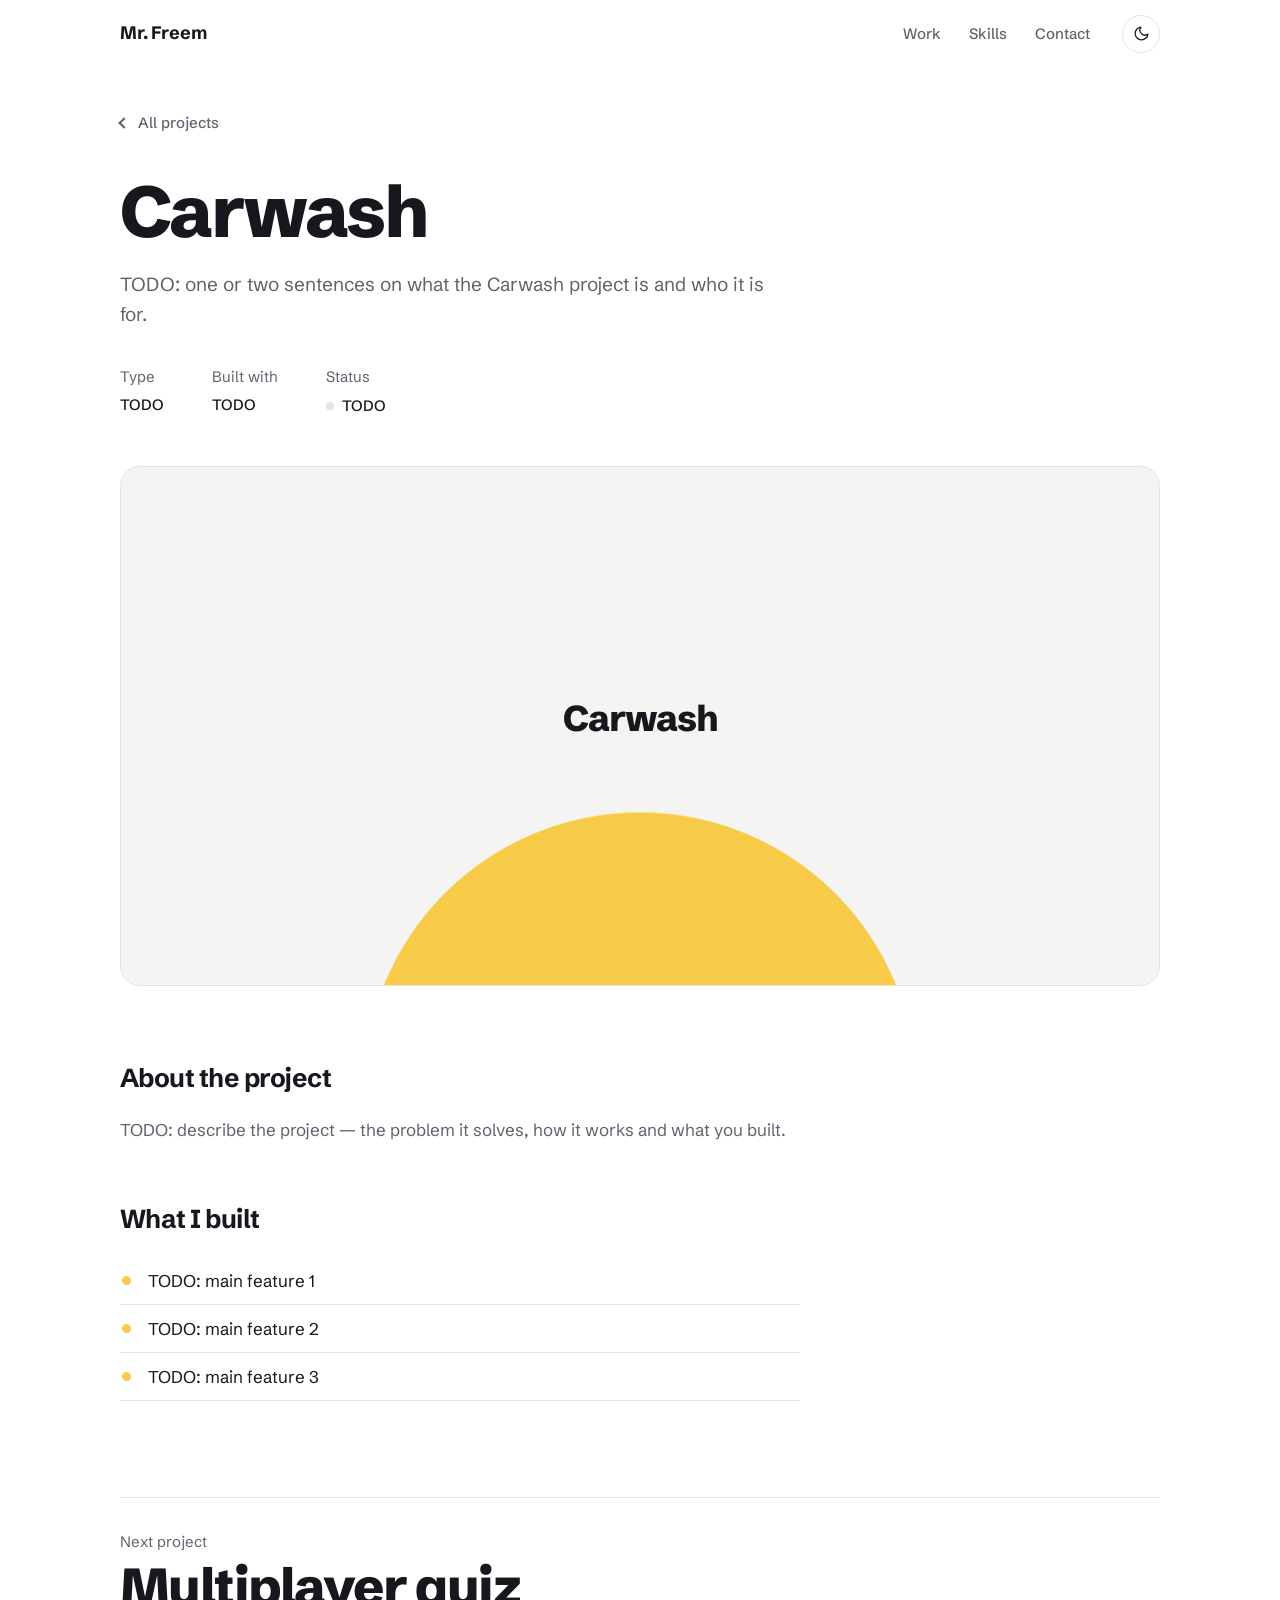
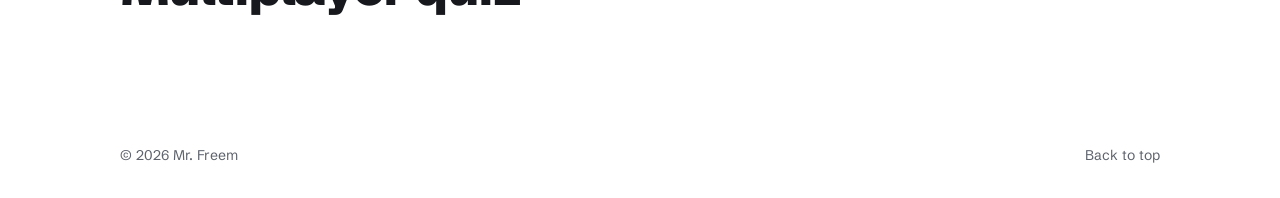
==== projects/carwash.html @ fe9f0f6e "Projects as clickable cards with a detail page each; add Carwash Co-Authored-By: Claude Opus 5.5 <no" ====
<!DOCTYPE html>
<html lang="en">
<head>
  <meta charset="UTF-8" />
  <meta name="viewport" content="width=device-width, initial-scale=1.0" />
  <title>Carwash — Mr. Freem</title>
  <meta name="description" content="TODO: one or two sentences on what the Carwash project is and who it is for." />
  <meta name="theme-color" content="#ffffff" />
  <meta property="og:type" content="article" />
  <meta property="og:title" content="Carwash — Mr. Freem" />
  <meta property="og:description" content="TODO: one or two sentences on what the Carwash project is and who it is for." />
  <link rel="icon" href="data:image/svg+xml,<svg xmlns='http://www.w3.org/2000/svg' viewBox='0 0 64 64'><circle cx='32' cy='32' r='32' fill='%23F7CB48'/><text x='50%' y='56%' dominant-baseline='middle' text-anchor='middle' font-family='Arial' font-weight='700' font-size='34' fill='%2316181d'>F</text></svg>" />
  <script>
    (function () {
      try {
        var saved = localStorage.getItem("theme");
        if (saved === "dark" || (!saved && matchMedia("(prefers-color-scheme: dark)").matches)) {
          document.documentElement.classList.add("dark");
        }
      } catch (e) {}
    })();
  </script>
  <link rel="preconnect" href="https://fonts.googleapis.com" />
  <link rel="preconnect" href="https://fonts.gstatic.com" crossorigin />
  <link href="https://fonts.googleapis.com/css2?family=Schibsted+Grotesk:wght@400;500;600;700;800&display=swap" rel="stylesheet" />
  <link rel="stylesheet" href="../css/style.css" />
</head>
<body>

<a class="skip-link" href="#main">Skip to content</a>

<header class="site-header">
  <div class="container header-inner">
    <a class="brand" href="../index.html">Mr. Freem</a>
    <nav class="nav" aria-label="Main navigation">
      <a href="../index.html#work">Work</a>
      <a href="../index.html#skills">Skills</a>
      <a href="../index.html#contact">Contact</a>
    </nav>
    <button type="button" class="theme-btn" id="themeToggle" aria-label="Switch to dark mode" aria-pressed="false">
      <svg class="icon-moon" viewBox="0 0 24 24" aria-hidden="true"><path d="M21 12.8A9 9 0 1 1 11.2 3a7 7 0 0 0 9.8 9.8z"/></svg>
      <svg class="icon-sun" viewBox="0 0 24 24" aria-hidden="true"><circle cx="12" cy="12" r="4.5"/><path d="M12 1.5v3M12 19.5v3M4.6 4.6l2.1 2.1M17.3 17.3l2.1 2.1M1.5 12h3M19.5 12h3M4.6 19.4l2.1-2.1M17.3 6.7l2.1-2.1"/></svg>
    </button>
  </div>
</header>

<!-- TODO: every line marked TODO below needs your real Carwash content -->
<main id="main" class="case container">

  <a class="back-link" href="../index.html#work">All projects</a>

  <header class="case-header">
    <h1>Carwash</h1>
    <p class="lede">TODO: one or two sentences on what the Carwash project is and who it is for.</p>

    <dl class="case-meta">
      <div><dt>Type</dt><dd>TODO</dd></div>
      <div><dt>Built with</dt><dd>TODO</dd></div>
      <div><dt>Status</dt><dd><span class="status">TODO</span></dd></div>
    </dl>

  </header>

  <!-- Screenshot: images/projects/carwash.jpg (a placeholder shows until it exists) -->
  <div class="cover cover-large" data-label="Carwash">
    <img src="../images/projects/carwash.jpg" alt="Screenshot of Carwash" />
  </div>

  <div class="case-body">
      <section class="case-section">
        <h2>About the project</h2>
        <p>TODO: describe the project — the problem it solves, how it works and what you built.</p>
      </section>

      <section class="case-section">
        <h2>What I built</h2>
        <ul class="checklist">
          <li>TODO: main feature 1</li>
          <li>TODO: main feature 2</li>
          <li>TODO: main feature 3</li>
        </ul>
      </section>
  </div>

  <a class="next-project" href="quiz.html">
    <span>Next project</span>
    <strong>Multiplayer quiz</strong>
  </a>

</main>

<footer class="site-footer">
  <div class="container footer-inner">
    <p>© <span id="year"></span> Mr. Freem</p>
    <a href="#main">Back to top</a>
  </div>
</footer>

<script src="../js/main.js"></script>
</body>
</html>
---- css/style.css ----
/* =========================================================
   Mr. Freem — portfolio
   Minimal light design, yellow kept as the one brand accent.
   ========================================================= */

:root {
  --paper: #ffffff;
  --surface: #f4f5f3;
  --ink: #16181d;
  --muted: #5d626c;
  --line: #e3e5e1;
  --yellow: #f7cb48;
  --yellow-ink: #6b5200; /* readable text on light backgrounds */

  --font: "Schibsted Grotesk", system-ui, -apple-system, "Segoe UI", Roboto, Arial, sans-serif;

  --max: 1120px;
  --gutter: clamp(20px, 5vw, 40px);
  --header-h: 68px;
}

.dark {
  --paper: #121316;
  --surface: #1a1c20;
  --ink: #eceae4;
  --muted: #9b9fa8;
  --line: #2a2d33;
  --yellow-ink: #f7cb48;
  color-scheme: dark;
}

*,
*::before,
*::after {
  box-sizing: border-box;
}

* {
  margin: 0;
}

html {
  scroll-behavior: smooth;
  scroll-padding-top: var(--header-h);
}

body {
  font-family: var(--font);
  font-size: 17px;
  line-height: 1.6;
  color: var(--ink);
  background: var(--paper);
  -webkit-font-smoothing: antialiased;
  text-rendering: optimizeLegibility;
}

img,
svg {
  display: block;
  max-width: 100%;
}

a {
  color: inherit;
}

ul,
ol {
  padding: 0;
  list-style: none;
}

.container {
  width: 100%;
  max-width: var(--max);
  margin-inline: auto;
  padding-inline: var(--gutter);
}

:focus-visible {
  outline: 2px solid var(--ink);
  outline-offset: 3px;
  border-radius: 4px;
}

.skip-link {
  position: absolute;
  left: 16px;
  top: -60px;
  z-index: 100;
  padding: 10px 16px;
  background: var(--ink);
  color: var(--paper);
  border-radius: 8px;
  text-decoration: none;
}

.skip-link:focus {
  top: 12px;
}

/* ================= HEADER ================= */

.site-header {
  position: sticky;
  top: 0;
  z-index: 50;
  height: var(--header-h);
  background: color-mix(in srgb, var(--paper) 85%, transparent);
  backdrop-filter: saturate(160%) blur(12px);
  -webkit-backdrop-filter: saturate(160%) blur(12px);
  border-bottom: 1px solid transparent;
  transition: border-color 0.2s ease;
}

.site-header.is-scrolled {
  border-bottom-color: var(--line);
}

.header-inner {
  height: 100%;
  display: flex;
  align-items: center;
  gap: 32px;
}

.brand {
  font-weight: 700;
  font-size: 18px;
  letter-spacing: -0.01em;
  text-decoration: none;
  margin-right: auto;
}

.nav {
  display: flex;
  gap: 28px;
}

.nav a {
  font-size: 15px;
  font-weight: 500;
  color: var(--muted);
  text-decoration: none;
  transition: color 0.15s ease;
}

.nav a:hover {
  color: var(--ink);
}

.theme-btn {
  width: 38px;
  height: 38px;
  display: grid;
  place-items: center;
  border: 1px solid var(--line);
  border-radius: 50%;
  background: transparent;
  color: var(--ink);
  cursor: pointer;
  transition: background 0.15s ease;
}

.theme-btn:hover {
  background: var(--surface);
}

.theme-btn svg {
  width: 17px;
  height: 17px;
  fill: none;
  stroke: currentColor;
  stroke-width: 1.8;
  stroke-linecap: round;
  stroke-linejoin: round;
}

.theme-btn .icon-sun,
.dark .theme-btn .icon-moon {
  display: none;
}

.dark .theme-btn .icon-sun {
  display: block;
}

/* ================= HERO ================= */

.hero {
  display: grid;
  grid-template-columns: minmax(0, 1.35fr) minmax(0, 1fr);
  align-items: center;
  gap: clamp(40px, 6vw, 96px);
  min-height: calc(100svh - var(--header-h));
  padding-block: 64px 96px;
}

.hello {
  font-size: 18px;
  font-weight: 500;
  color: var(--muted);
  margin-bottom: 16px;
}

.hero h1 {
  font-size: clamp(44px, 6.6vw, 84px);
  line-height: 1.02;
  letter-spacing: -0.035em;
  font-weight: 800;
  max-width: 11ch;
}

.lede {
  margin-top: 28px;
  max-width: 34em;
  font-size: 19px;
  color: var(--muted);
}

.hero-actions {
  display: flex;
  flex-wrap: wrap;
  gap: 12px;
  margin-top: 36px;
}

.btn {
  display: inline-flex;
  align-items: center;
  justify-content: center;
  height: 48px;
  padding: 0 22px;
  border-radius: 999px;
  font: inherit;
  font-size: 16px;
  font-weight: 600;
  text-decoration: none;
  cursor: pointer;
  transition: background 0.15s ease, color 0.15s ease, border-color 0.15s ease;
}

.btn-solid {
  background: var(--ink);
  color: var(--paper);
  border: 1px solid var(--ink);
}

.btn-solid:hover {
  background: var(--yellow);
  border-color: var(--yellow);
  color: #16181d;
}

.btn-ghost {
  background: transparent;
  color: var(--ink);
  border: 1px solid var(--line);
}

.btn-ghost:hover {
  border-color: var(--ink);
}

.socials {
  display: flex;
  flex-wrap: wrap;
  gap: 24px;
  margin-top: 40px;
}

.socials a {
  display: inline-flex;
  align-items: center;
  gap: 8px;
  font-size: 15px;
  font-weight: 500;
  color: var(--muted);
  text-decoration: none;
}

.socials a:hover {
  color: var(--ink);
}

.socials svg {
  width: 18px;
  height: 18px;
  fill: currentColor;
}

/* Portrait on a yellow disc — the one bold element of the page */
.hero-portrait {
  position: relative;
  aspect-ratio: 1;
  width: 100%;
  max-width: 440px;
  justify-self: end;
}

.disc {
  position: absolute;
  inset: 0;
  border-radius: 50%;
  background: var(--yellow);
  transform-origin: 50% 60%;
  animation: disc-in 0.9s cubic-bezier(0.2, 0.8, 0.2, 1) both;
}

.photo-clip {
  /* taller than the disc so the head can rise above it;
     the bottom is rounded to follow the disc exactly (130% tall -> 50/130 = 38.46%) */
  position: absolute;
  left: 0;
  right: 0;
  bottom: 0;
  height: 130%;
  overflow: hidden;
  border-radius: 0 0 50% 50% / 0 0 38.46% 38.46%;
}

.photo-clip img {
  position: absolute;
  left: 50%;
  bottom: 0;
  width: 64%;
  height: 100%;
  object-fit: cover;
  object-position: 50% 15%;
  transform: translateX(-50%);
  border-radius: 999px 999px 0 0;
  animation: photo-in 0.9s 0.15s cubic-bezier(0.2, 0.8, 0.2, 1) both;
}

@keyframes disc-in {
  from { transform: scale(0.6); opacity: 0; }
  to   { transform: scale(1); opacity: 1; }
}

@keyframes photo-in {
  from { transform: translate(-50%, 24px); opacity: 0; }
  to   { transform: translate(-50%, 0); opacity: 1; }
}

/* ================= SECTION TITLES ================= */

.work h2,
.skills h2 {
  font-size: clamp(28px, 3.4vw, 40px);
  line-height: 1.15;
  letter-spacing: -0.025em;
  font-weight: 700;
  margin-bottom: 40px;
}

/* ================= WORK (cards) ================= */

.work {
  padding-block: 96px;
}

.project-grid {
  display: grid;
  grid-template-columns: repeat(2, minmax(0, 1fr));
  gap: 56px 40px;
}

.project-card {
  display: block;
  text-decoration: none;
  color: inherit;
  border-radius: 20px;
}

.project-card:focus-visible {
  outline-offset: 8px;
}

.cover {
  position: relative;
  aspect-ratio: 16 / 10;
  overflow: hidden;
  border-radius: 20px;
  background: var(--surface);
  border: 1px solid var(--line);
}

.cover img {
  width: 100%;
  height: 100%;
  object-fit: cover;
  object-position: left top;
  transition: transform 0.5s cubic-bezier(0.2, 0.8, 0.2, 1);
}

.project-card:hover .cover img {
  transform: scale(1.03);
}

/* Placeholder until a real screenshot is added */
.cover.is-placeholder {
  display: grid;
  place-items: center;
  background:
    radial-gradient(circle at 50% 120%, var(--yellow) 0 34%, transparent 34.2%),
    var(--surface);
}

.cover.is-placeholder img {
  display: none;
}

.cover.is-placeholder::after {
  content: attr(data-label);
  font-size: clamp(24px, 3vw, 36px);
  font-weight: 800;
  letter-spacing: -0.03em;
  color: var(--ink);
  transform: translateY(-14%);
}

.project-card h3 {
  margin-top: 22px;
  font-size: 24px;
  line-height: 1.2;
  letter-spacing: -0.02em;
  font-weight: 700;
  background-image: linear-gradient(var(--yellow), var(--yellow));
  background-size: 0 2px;
  background-position: 0 100%;
  background-repeat: no-repeat;
  transition: background-size 0.3s ease;
}

.project-card h3 {
  display: inline-block;
}

.project-card:hover h3 {
  background-size: 100% 2px;
}

.project-card p {
  margin-top: 8px;
  color: var(--muted);
  max-width: 34em;
}

.tags {
  display: flex;
  flex-wrap: wrap;
  gap: 8px;
  margin-top: 16px;
}

.tags li {
  font-size: 13px;
  font-weight: 500;
  padding: 4px 12px;
  border: 1px solid var(--line);
  border-radius: 999px;
  color: var(--muted);
}

.status {
  display: inline-flex;
  align-items: center;
  gap: 8px;
}

.status::before {
  content: "";
  width: 8px;
  height: 8px;
  border-radius: 50%;
  background: var(--line);
  flex-shrink: 0;
}

.status-live::before {
  background: var(--yellow);
  box-shadow: 0 0 0 3px color-mix(in srgb, var(--yellow) 35%, transparent);
}

/* ================= PROJECT DETAIL PAGES ================= */

.case {
  padding-block: 40px 96px;
}

.back-link {
  display: inline-block;
  font-size: 15px;
  font-weight: 500;
  color: var(--muted);
  text-decoration: none;
}

.back-link::before {
  content: "";
  display: inline-block;
  width: 8px;
  height: 8px;
  margin-right: 10px;
  border-left: 2px solid currentColor;
  border-bottom: 2px solid currentColor;
  transform: translateY(-1px) rotate(45deg);
}

.back-link:hover {
  color: var(--ink);
}

.case-header {
  max-width: 760px;
  padding-block: 40px 48px;
}

.case-header h1 {
  font-size: clamp(42px, 6vw, 72px);
  line-height: 1.02;
  letter-spacing: -0.035em;
  font-weight: 800;
}

.case-header .lede {
  margin-top: 20px;
}

.case-meta {
  display: grid;
  grid-template-columns: repeat(3, auto);
  justify-content: start;
  gap: 16px 48px;
  margin-top: 36px;
  font-size: 15px;
}

.case-meta dt {
  color: var(--muted);
  margin-bottom: 4px;
}

.case-meta dd {
  margin: 0;
  font-weight: 500;
  max-width: 22em;
}

.case-actions {
  display: flex;
  flex-wrap: wrap;
  gap: 12px;
  margin-top: 36px;
}

.cover-large {
  aspect-ratio: 16 / 8;
}

.case-body {
  max-width: 680px;
  margin-top: 72px;
}

.case-section + .case-section {
  margin-top: 56px;
}

.case-section h2 {
  font-size: 26px;
  letter-spacing: -0.02em;
  font-weight: 700;
  margin-bottom: 16px;
}

.case-section p + p {
  margin-top: 14px;
}

.case-section p {
  color: var(--muted);
}

.checklist li {
  position: relative;
  padding: 10px 0 10px 28px;
  border-bottom: 1px solid var(--line);
}

.checklist li::before {
  content: "";
  position: absolute;
  left: 2px;
  top: 19px;
  width: 9px;
  height: 9px;
  border-radius: 50%;
  background: var(--yellow);
}

.next-project {
  display: flex;
  flex-direction: column;
  gap: 4px;
  margin-top: 96px;
  padding-top: 32px;
  border-top: 1px solid var(--line);
  text-decoration: none;
}

.next-project span {
  font-size: 15px;
  color: var(--muted);
}

.next-project strong {
  font-size: clamp(32px, 4.5vw, 52px);
  line-height: 1.1;
  letter-spacing: -0.03em;
  font-weight: 800;
  align-self: flex-start;
  background-image: linear-gradient(var(--yellow), var(--yellow));
  background-size: 0 4px;
  background-position: 0 100%;
  background-repeat: no-repeat;
  transition: background-size 0.3s ease;
}

.next-project:hover strong {
  background-size: 100% 4px;
}

/* ================= SKILLS ================= */

.skills {
  padding-block: 32px 112px;
}

.skill-columns {
  display: grid;
  grid-template-columns: repeat(3, minmax(0, 1fr));
  gap: 40px;
}

.skill-columns h3 {
  font-size: 18px;
  font-weight: 700;
  padding-bottom: 14px;
  margin-bottom: 14px;
  border-bottom: 2px solid var(--yellow);
}

.skill-columns li {
  padding-block: 6px;
  color: var(--muted);
}

/* ================= CONTACT ================= */

.contact {
  background: var(--surface);
  padding-block: 112px;
}

.contact-inner {
  display: grid;
  grid-template-columns: minmax(0, 1fr) minmax(0, 1fr);
  gap: clamp(40px, 6vw, 96px);
  align-items: start;
}

.contact h2 {
  font-size: clamp(36px, 4.6vw, 56px);
  line-height: 1.05;
  letter-spacing: -0.03em;
  font-weight: 800;
}

.contact-copy p {
  margin-top: 20px;
  max-width: 28em;
  color: var(--muted);
}

.contact-email {
  display: inline-block;
  margin-top: 28px;
  font-size: clamp(18px, 2vw, 22px);
  font-weight: 600;
  text-decoration: underline;
  text-decoration-thickness: 2px;
  text-underline-offset: 6px;
  text-decoration-color: var(--yellow);
  overflow-wrap: anywhere;
}

.contact-email:hover {
  text-decoration-color: currentColor;
}

.contact-form {
  display: grid;
  gap: 18px;
  padding: clamp(24px, 4vw, 36px);
  background: var(--paper);
  border: 1px solid var(--line);
  border-radius: 20px;
}

.field label {
  display: block;
  font-size: 14px;
  font-weight: 600;
  margin-bottom: 6px;
}

.optional {
  font-weight: 400;
  color: var(--muted);
}

.field input,
.field textarea {
  width: 100%;
  padding: 12px 14px;
  font: inherit;
  font-size: 16px;
  color: var(--ink);
  background: var(--paper);
  border: 1px solid var(--line);
  border-radius: 10px;
  transition: border-color 0.15s ease, box-shadow 0.15s ease;
}

.field textarea {
  resize: vertical;
  min-height: 130px;
}

.field input:focus,
.field textarea:focus {
  outline: none;
  border-color: var(--ink);
  box-shadow: 0 0 0 3px color-mix(in srgb, var(--yellow) 55%, transparent);
}

.contact-form .btn {
  width: 100%;
}

.contact-form .btn:disabled {
  opacity: 0.6;
  cursor: wait;
}

.form-status {
  font-size: 15px;
  min-height: 1.5em;
}

.form-status.success {
  color: #1f7a3a;
}

.form-status.error {
  color: #b42318;
}

.dark .form-status.success {
  color: #7ad69a;
}

.dark .form-status.error {
  color: #ff8f85;
}

/* ================= FOOTER ================= */

.site-footer {
  padding-block: 32px;
  font-size: 14px;
  color: var(--muted);
}

.footer-inner {
  display: flex;
  justify-content: space-between;
  gap: 16px;
}

.footer-inner a {
  text-decoration: none;
}

.footer-inner a:hover {
  color: var(--ink);
}

/* ================= RESPONSIVE ================= */

@media (max-width: 900px) {
  .case-meta {
    grid-template-columns: 1fr;
  }

  .skill-columns {
    grid-template-columns: 1fr 1fr;
  }

  .contact-inner {
    grid-template-columns: 1fr;
  }
}

@media (max-width: 720px) {
  body {
    font-size: 16px;
  }

  .nav {
    gap: 18px;
  }

  .hero {
    grid-template-columns: 1fr;
    min-height: 0;
    padding-block: 104px 72px;
    gap: 40px;
  }

  .hero-portrait {
    order: -1;
    justify-self: start;
    max-width: 240px;
  }

  .lede {
    font-size: 17px;
  }

  .work {
    padding-block: 64px;
  }

  .project-grid {
    grid-template-columns: 1fr;
    gap: 48px;
  }

  .project-card h3 {
    font-size: 22px;
  }

  .cover-large {
    aspect-ratio: 16 / 10;
  }

  .case-header {
    padding-block: 28px 36px;
  }

  .skills {
    padding-block: 16px 80px;
  }

  .skill-columns {
    grid-template-columns: 1fr;
    gap: 32px;
  }

  .contact {
    padding-block: 80px;
  }
}

@media (max-width: 420px) {
  .brand {
    font-size: 16px;
  }

  .nav {
    gap: 14px;
  }

  .nav a {
    font-size: 14px;
  }

  .header-inner {
    gap: 14px;
  }
}

@media (prefers-reduced-motion: reduce) {
  html {
    scroll-behavior: auto;
  }

  *,
  *::before,
  *::after {
    animation: none !important;
    transition: none !important;
  }
}
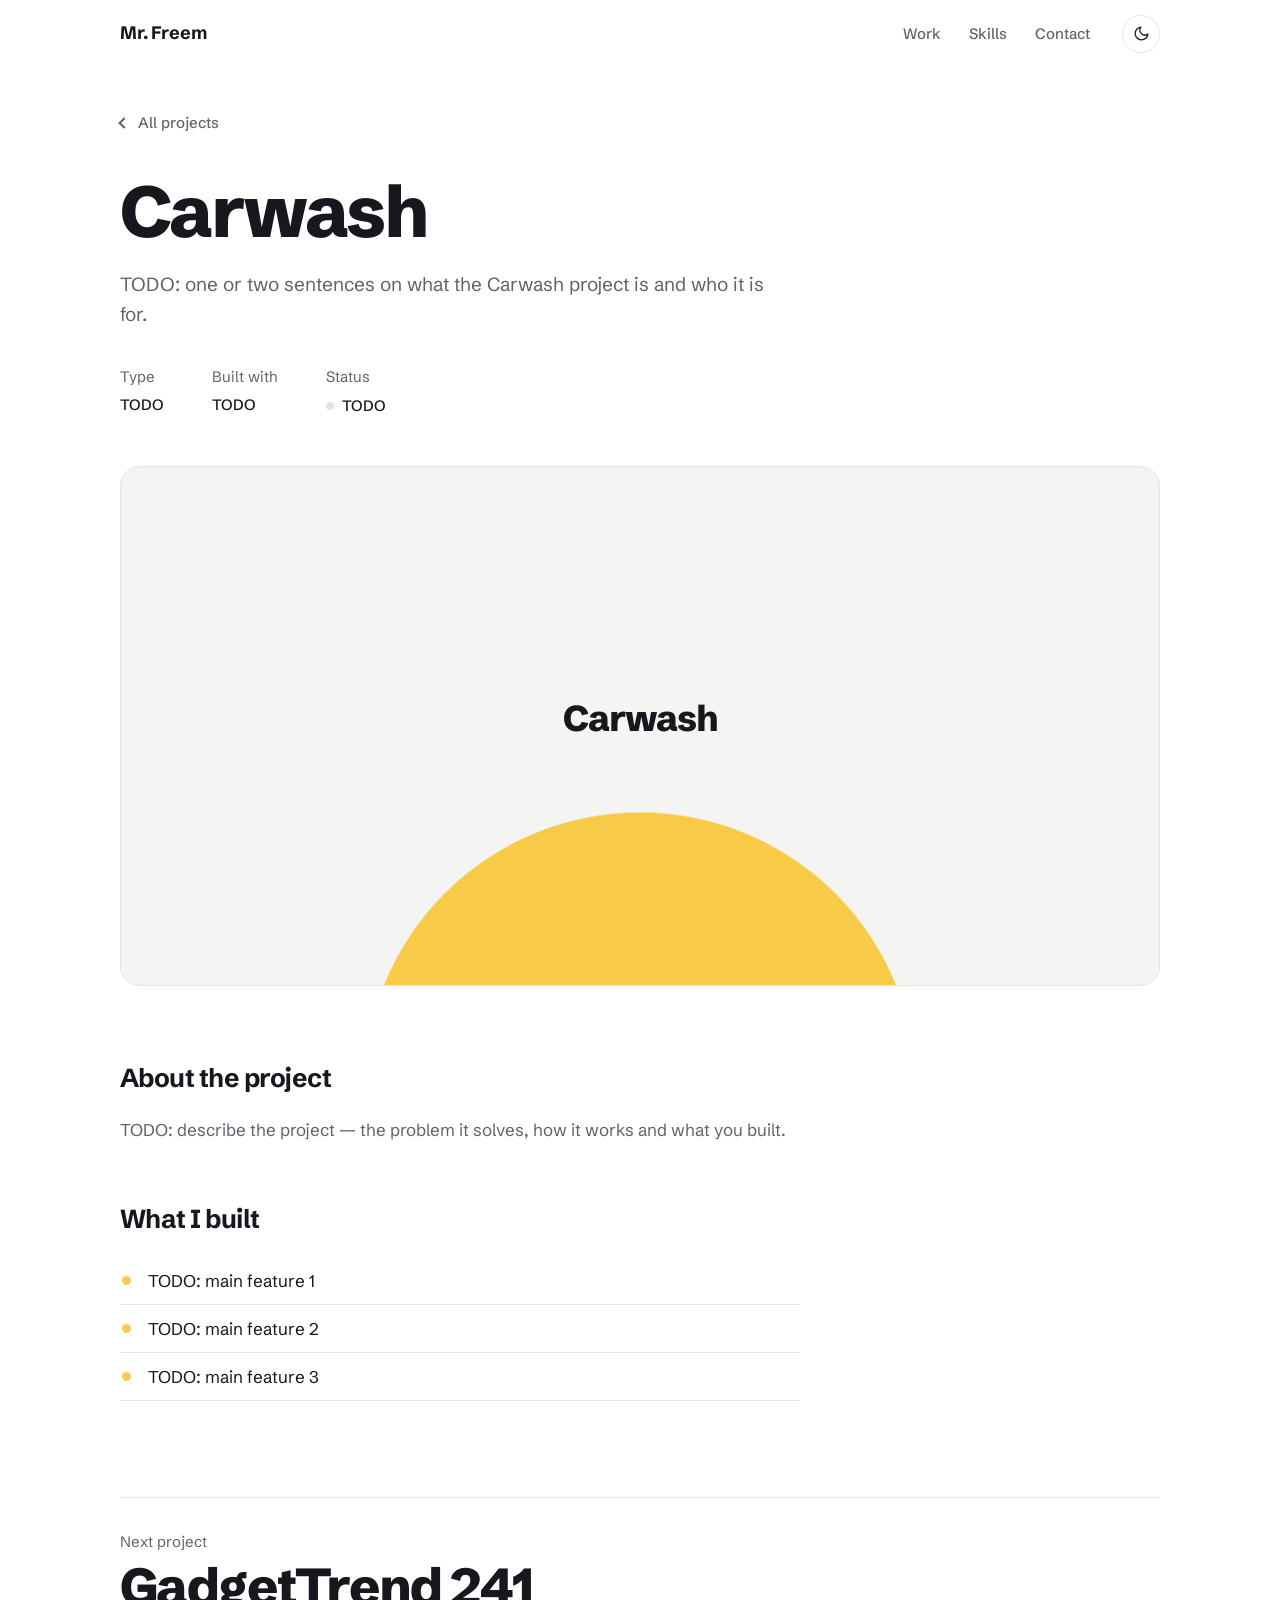
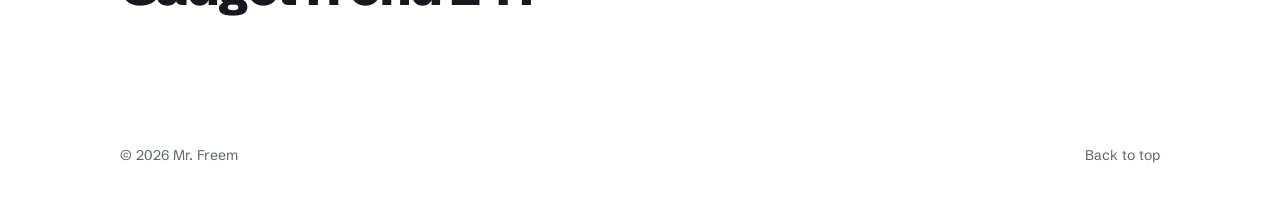
==== commit 4a04f7eb: "Hide Carwash project until its content is ready Co-Authored-By: Claude Opus 5.5 <noreply@anthropic.c" ====
--- a/projects/carwash.html
+++ b/projects/carwash.html
@@ -82,9 +82,9 @@
       </section>
   </div>
 
-  <a class="next-project" href="quiz.html">
+  <a class="next-project" href="gagdettrend241.html">
     <span>Next project</span>
-    <strong>Multiplayer quiz</strong>
+    <strong>GadgetTrend 241</strong>
   </a>
 
 </main>
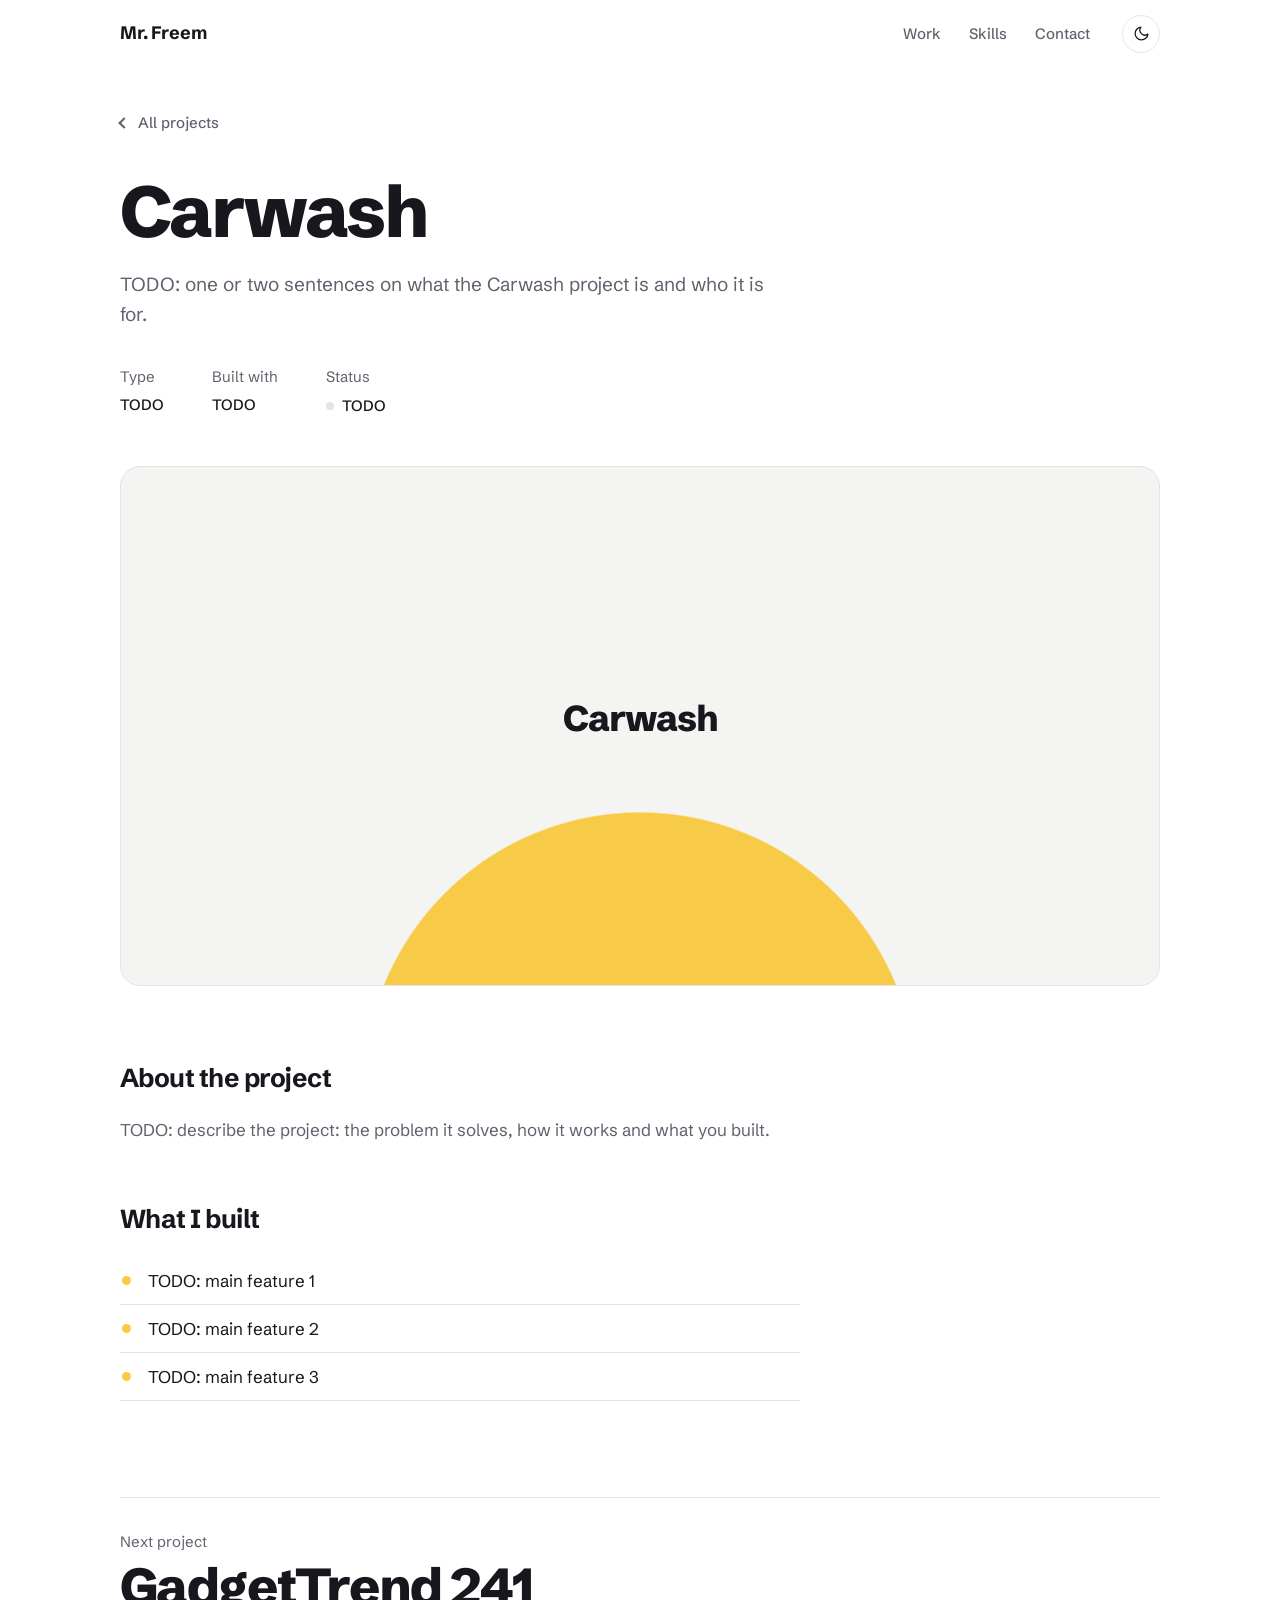
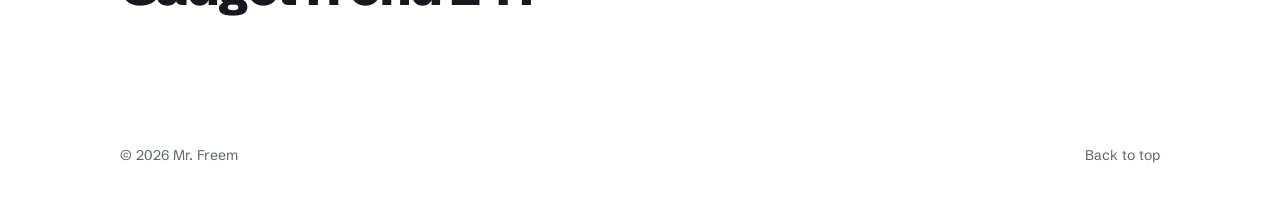
==== commit 1c0e2bdb: "Remove em dashes from site text Co-Authored-By: Claude Opus 5.5 <noreply@anthropic.com> Claude-Sessi" ====
--- a/projects/carwash.html
+++ b/projects/carwash.html
@@ -3,11 +3,11 @@
 <head>
   <meta charset="UTF-8" />
   <meta name="viewport" content="width=device-width, initial-scale=1.0" />
-  <title>Carwash — Mr. Freem</title>
+  <title>Carwash | Mr. Freem</title>
   <meta name="description" content="TODO: one or two sentences on what the Carwash project is and who it is for." />
   <meta name="theme-color" content="#ffffff" />
   <meta property="og:type" content="article" />
-  <meta property="og:title" content="Carwash — Mr. Freem" />
+  <meta property="og:title" content="Carwash | Mr. Freem" />
   <meta property="og:description" content="TODO: one or two sentences on what the Carwash project is and who it is for." />
   <link rel="icon" href="data:image/svg+xml,<svg xmlns='http://www.w3.org/2000/svg' viewBox='0 0 64 64'><circle cx='32' cy='32' r='32' fill='%23F7CB48'/><text x='50%' y='56%' dominant-baseline='middle' text-anchor='middle' font-family='Arial' font-weight='700' font-size='34' fill='%2316181d'>F</text></svg>" />
   <script>
@@ -66,10 +66,11 @@
     <img src="../images/projects/carwash.jpg" alt="Screenshot of Carwash" />
   </div>
 
+
   <div class="case-body">
       <section class="case-section">
         <h2>About the project</h2>
-        <p>TODO: describe the project — the problem it solves, how it works and what you built.</p>
+        <p>TODO: describe the project: the problem it solves, how it works and what you built.</p>
       </section>
 
       <section class="case-section">
--- a/css/style.css
+++ b/css/style.css
@@ -1,5 +1,5 @@
 /* =========================================================
-   Mr. Freem — portfolio
+   Mr. Freem | portfolio
    Minimal light design, yellow kept as the one brand accent.
    ========================================================= */
 
@@ -289,7 +289,7 @@
   fill: currentColor;
 }
 
-/* Portrait on a yellow disc — the one bold element of the page */
+/* Portrait on a yellow disc: the one bold element of the page */
 .hero-portrait {
   position: relative;
   aspect-ratio: 1;
@@ -904,3 +904,33 @@
     transition: none !important;
   }
 }
+
+/* ================= PROJECT GALLERY ================= */
+
+.gallery {
+  display: grid;
+  grid-template-columns: repeat(2, minmax(0, 1fr));
+  gap: 24px;
+  margin-top: 24px;
+}
+
+.gallery img {
+  aspect-ratio: 800 / 495;
+  object-fit: cover;
+  object-position: left top;
+  width: 100%;
+  border-radius: 16px;
+  border: 1px solid var(--line);
+}
+
+.gallery figcaption {
+  margin-top: 10px;
+  font-size: 14px;
+  color: var(--muted);
+}
+
+@media (max-width: 720px) {
+  .gallery {
+    grid-template-columns: 1fr;
+  }
+}
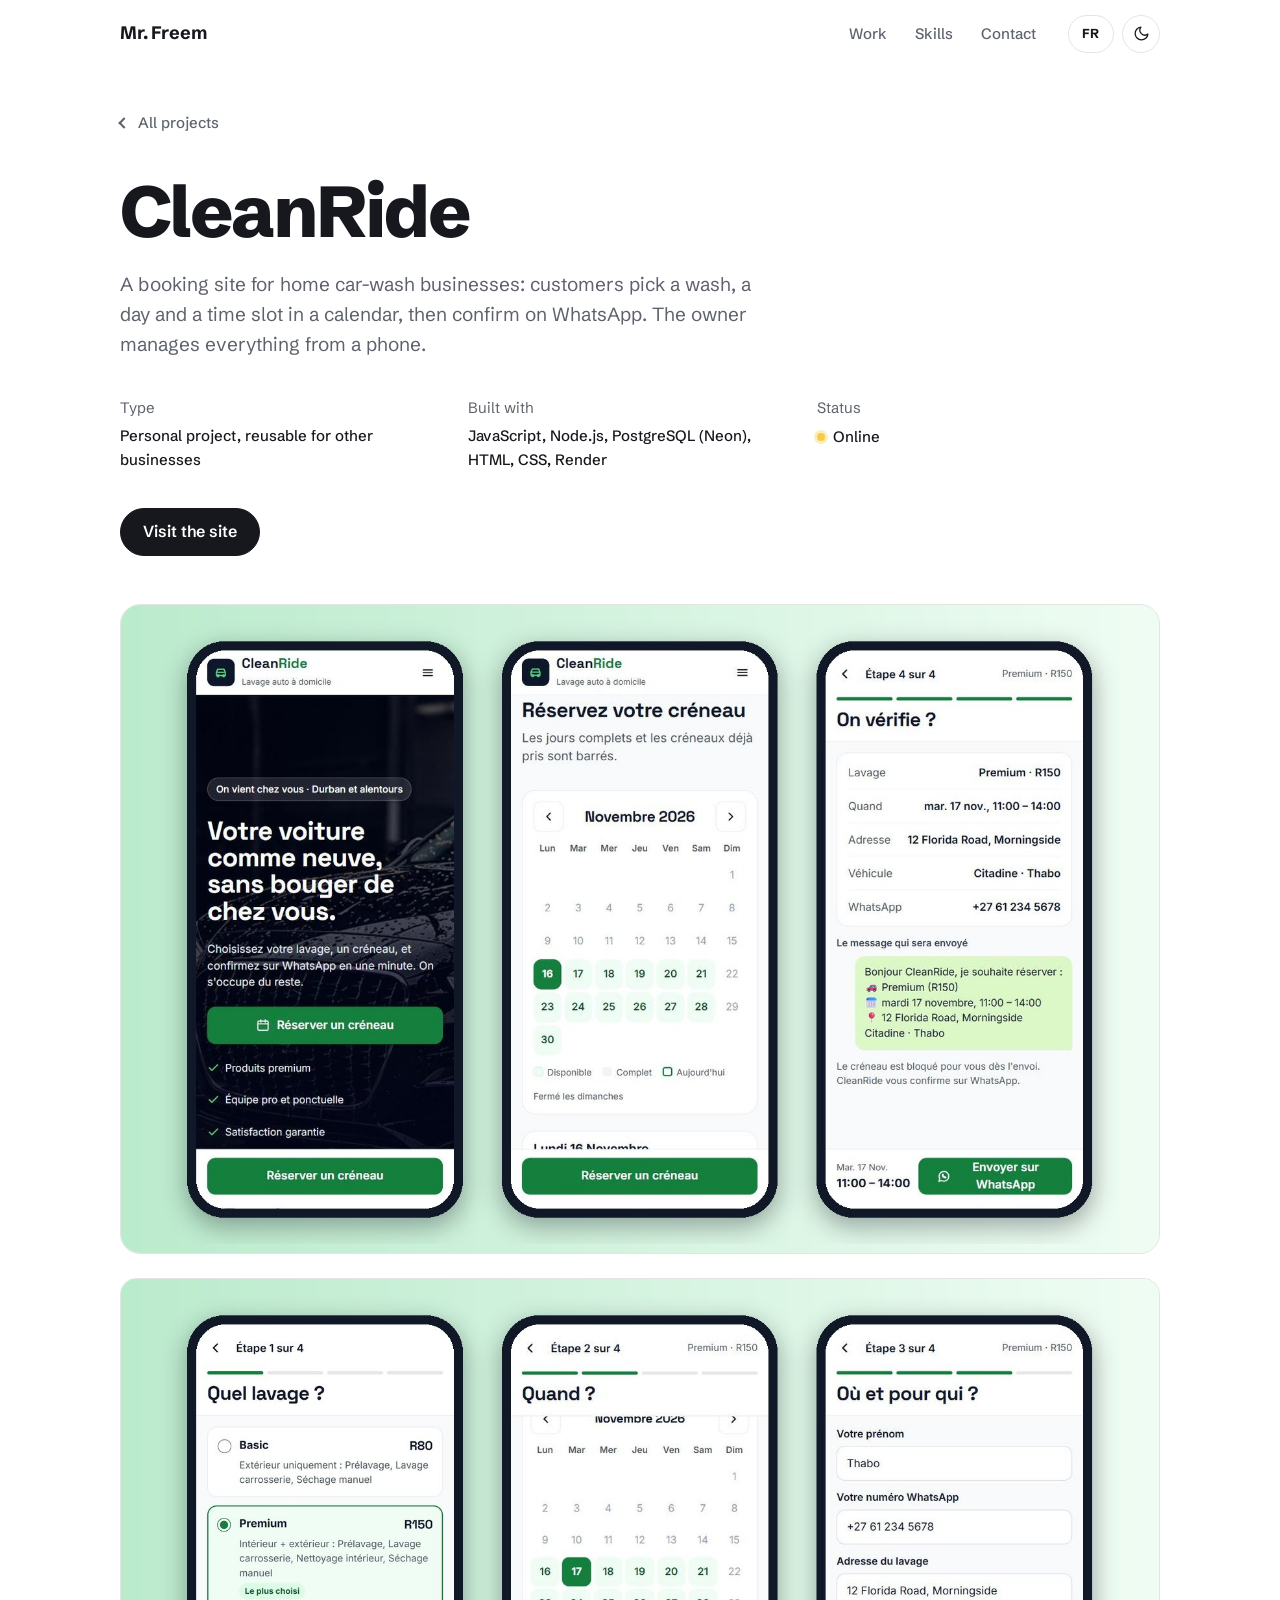
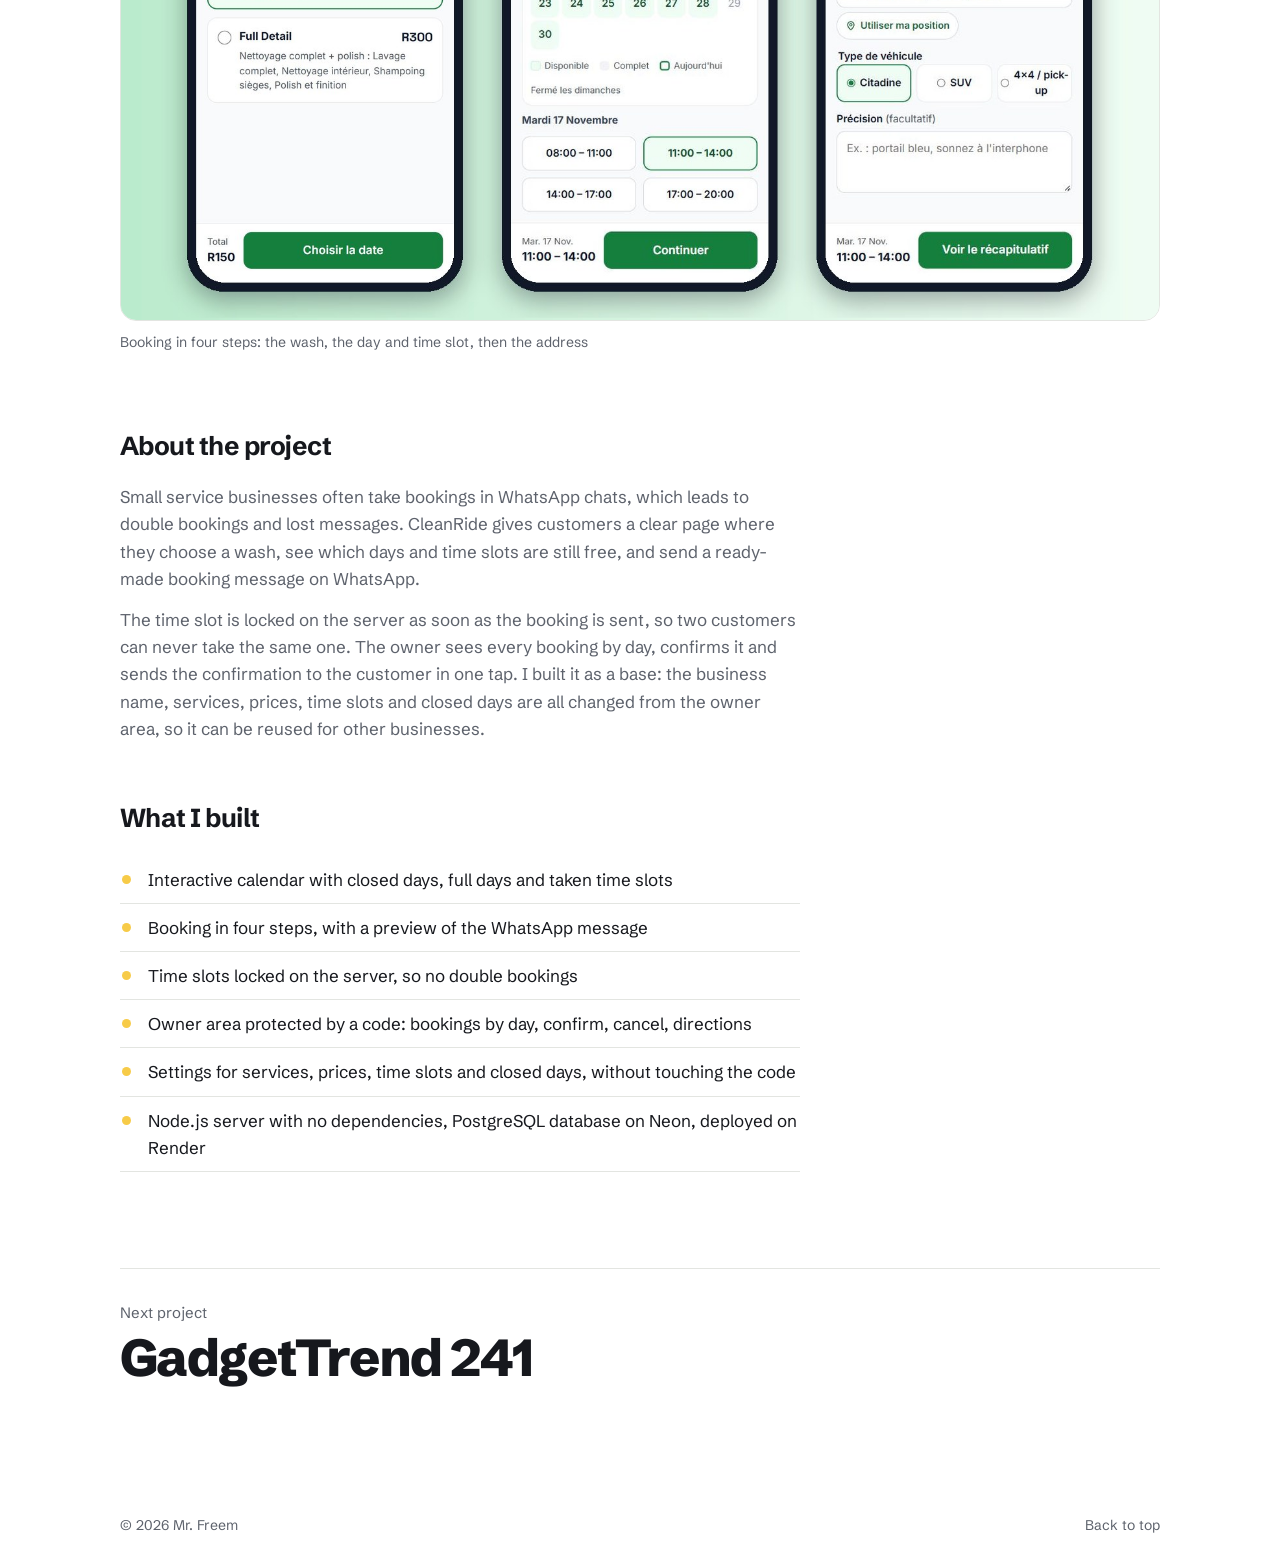
==== commit 8b1f1292: "Add CleanRide project with live screenshots and an EN/FR language switch Co-Authored-By: Claude Opus" ====
--- a/projects/carwash.html
+++ b/projects/carwash.html
@@ -3,12 +3,12 @@
 <head>
   <meta charset="UTF-8" />
   <meta name="viewport" content="width=device-width, initial-scale=1.0" />
-  <title>Carwash | Mr. Freem</title>
-  <meta name="description" content="TODO: one or two sentences on what the Carwash project is and who it is for." />
+  <title>CleanRide | Mr. Freem</title>
+  <meta name="description" content="A booking site for home car-wash businesses: customers pick a wash, a day and a time slot in a calendar, then confirm on WhatsApp. The owner manages everything from a phone." />
   <meta name="theme-color" content="#ffffff" />
   <meta property="og:type" content="article" />
-  <meta property="og:title" content="Carwash | Mr. Freem" />
-  <meta property="og:description" content="TODO: one or two sentences on what the Carwash project is and who it is for." />
+  <meta property="og:title" content="CleanRide | Mr. Freem" />
+  <meta property="og:description" content="A booking site for home car-wash businesses: customers pick a wash, a day and a time slot in a calendar, then confirm on WhatsApp. The owner manages everything from a phone." />
   <link rel="icon" href="data:image/svg+xml,<svg xmlns='http://www.w3.org/2000/svg' viewBox='0 0 64 64'><circle cx='32' cy='32' r='32' fill='%23F7CB48'/><text x='50%' y='56%' dominant-baseline='middle' text-anchor='middle' font-family='Arial' font-weight='700' font-size='34' fill='%2316181d'>F</text></svg>" />
   <script>
     (function () {
@@ -16,6 +16,11 @@
         var saved = localStorage.getItem("theme");
         if (saved === "dark" || (!saved && matchMedia("(prefers-color-scheme: dark)").matches)) {
           document.documentElement.classList.add("dark");
+        }
+        var lang = localStorage.getItem("lang") || ((navigator.language || "").toLowerCase().indexOf("fr") === 0 ? "fr" : "en");
+        if (lang === "fr") {
+          document.documentElement.classList.add("i18n-pending");
+          setTimeout(function () { document.documentElement.classList.remove("i18n-pending"); }, 1500);
         }
       } catch (e) {}
     })();
@@ -37,48 +42,64 @@
       <a href="../index.html#skills">Skills</a>
       <a href="../index.html#contact">Contact</a>
     </nav>
-    <button type="button" class="theme-btn" id="themeToggle" aria-label="Switch to dark mode" aria-pressed="false">
+    <div class="header-tools">
+      <button type="button" class="lang-btn" id="langToggle" lang="fr" aria-label="Voir le site en français">FR</button>
+      <button type="button" class="theme-btn" id="themeToggle" aria-label="Switch to dark mode" aria-pressed="false">
       <svg class="icon-moon" viewBox="0 0 24 24" aria-hidden="true"><path d="M21 12.8A9 9 0 1 1 11.2 3a7 7 0 0 0 9.8 9.8z"/></svg>
       <svg class="icon-sun" viewBox="0 0 24 24" aria-hidden="true"><circle cx="12" cy="12" r="4.5"/><path d="M12 1.5v3M12 19.5v3M4.6 4.6l2.1 2.1M17.3 17.3l2.1 2.1M1.5 12h3M19.5 12h3M4.6 19.4l2.1-2.1M17.3 6.7l2.1-2.1"/></svg>
     </button>
+    </div>
   </div>
 </header>
 
-<!-- TODO: every line marked TODO below needs your real Carwash content -->
 <main id="main" class="case container">
 
   <a class="back-link" href="../index.html#work">All projects</a>
 
   <header class="case-header">
-    <h1>Carwash</h1>
-    <p class="lede">TODO: one or two sentences on what the Carwash project is and who it is for.</p>
+    <h1>CleanRide</h1>
+    <p class="lede">A booking site for home car-wash businesses: customers pick a wash, a day and a time slot in a calendar, then confirm on WhatsApp. The owner manages everything from a phone.</p>
 
     <dl class="case-meta">
-      <div><dt>Type</dt><dd>TODO</dd></div>
-      <div><dt>Built with</dt><dd>TODO</dd></div>
-      <div><dt>Status</dt><dd><span class="status">TODO</span></dd></div>
+      <div><dt>Type</dt><dd>Personal project, reusable for other businesses</dd></div>
+      <div><dt>Built with</dt><dd>JavaScript, Node.js, PostgreSQL (Neon), HTML, CSS, Render</dd></div>
+      <div><dt>Status</dt><dd><span class="status status-live">Online</span></dd></div>
     </dl>
 
+
+      <div class="case-actions">
+        <a class="btn btn-solid" href="https://cleanride-vjdp.onrender.com" target="_blank" rel="noopener noreferrer">Visit the site</a>
+      </div>
   </header>
 
   <!-- Screenshot: images/projects/carwash.jpg (a placeholder shows until it exists) -->
-  <div class="cover cover-large" data-label="Carwash">
-    <img src="../images/projects/carwash.jpg" alt="Screenshot of Carwash" />
+  <div class="cover cover-large" data-label="CleanRide">
+    <img src="../images/projects/carwash.jpg" alt="CleanRide home page, booking calendar and summary before sending on WhatsApp" />
   </div>
 
+  <div class="gallery">
+    <figure>
+      <img src="../images/projects/carwash-flow.jpg" alt="Booking in four steps: the wash, the day and time slot, then the address" loading="lazy" />
+      <figcaption>Booking in four steps: the wash, the day and time slot, then the address</figcaption>
+    </figure>
+  </div>
 
   <div class="case-body">
       <section class="case-section">
         <h2>About the project</h2>
-        <p>TODO: describe the project: the problem it solves, how it works and what you built.</p>
+        <p>Small service businesses often take bookings in WhatsApp chats, which leads to double bookings and lost messages. CleanRide gives customers a clear page where they choose a wash, see which days and time slots are still free, and send a ready-made booking message on WhatsApp.</p>
+        <p>The time slot is locked on the server as soon as the booking is sent, so two customers can never take the same one. The owner sees every booking by day, confirms it and sends the confirmation to the customer in one tap. I built it as a base: the business name, services, prices, time slots and closed days are all changed from the owner area, so it can be reused for other businesses.</p>
       </section>
 
       <section class="case-section">
         <h2>What I built</h2>
         <ul class="checklist">
-          <li>TODO: main feature 1</li>
-          <li>TODO: main feature 2</li>
-          <li>TODO: main feature 3</li>
+          <li>Interactive calendar with closed days, full days and taken time slots</li>
+          <li>Booking in four steps, with a preview of the WhatsApp message</li>
+          <li>Time slots locked on the server, so no double bookings</li>
+          <li>Owner area protected by a code: bookings by day, confirm, cancel, directions</li>
+          <li>Settings for services, prices, time slots and closed days, without touching the code</li>
+          <li>Node.js server with no dependencies, PostgreSQL database on Neon, deployed on Render</li>
         </ul>
       </section>
   </div>
@@ -97,6 +118,7 @@
   </div>
 </footer>
 
+<script src="../js/i18n.js"></script>
 <script src="../js/main.js"></script>
 </body>
 </html>
--- a/css/style.css
+++ b/css/style.css
@@ -183,6 +183,43 @@
 
 .dark .theme-btn .icon-sun {
   display: block;
+}
+
+.header-tools {
+  display: flex;
+  align-items: center;
+  gap: 8px;
+}
+
+.lang-btn {
+  height: 38px;
+  min-width: 46px;
+  padding: 0 12px;
+  border: 1px solid var(--line);
+  border-radius: 999px;
+  background: transparent;
+  color: var(--ink);
+  font: inherit;
+  font-size: 13px;
+  font-weight: 700;
+  letter-spacing: 0.02em;
+  cursor: pointer;
+  transition: background 0.15s ease;
+}
+
+.lang-btn:hover {
+  background: var(--surface);
+}
+
+.lang-btn:focus-visible,
+.theme-btn:focus-visible {
+  outline: 2px solid var(--ink);
+  outline-offset: 2px;
+}
+
+/* Hide the page for a moment while French replaces the English text */
+.i18n-pending body {
+  visibility: hidden;
 }
 
 /* ================= HERO ================= */
@@ -555,7 +592,7 @@
 }
 
 .cover-large {
-  aspect-ratio: 16 / 8;
+  aspect-ratio: 16 / 10;
 }
 
 .case-body {
@@ -892,6 +929,22 @@
   }
 }
 
+/* Small phones: the language and theme buttons no longer fit beside the links,
+   so the links go and the page is read by scrolling */
+@media (max-width: 480px) {
+  .nav {
+    display: none;
+  }
+
+  .header-tools {
+    margin-left: auto;
+  }
+
+  .brand {
+    white-space: nowrap;
+  }
+}
+
 @media (prefers-reduced-motion: reduce) {
   html {
     scroll-behavior: auto;
@@ -906,6 +959,10 @@
 }
 
 /* ================= PROJECT GALLERY ================= */
+
+.gallery figure:only-child {
+  grid-column: 1 / -1;
+}
 
 .gallery {
   display: grid;
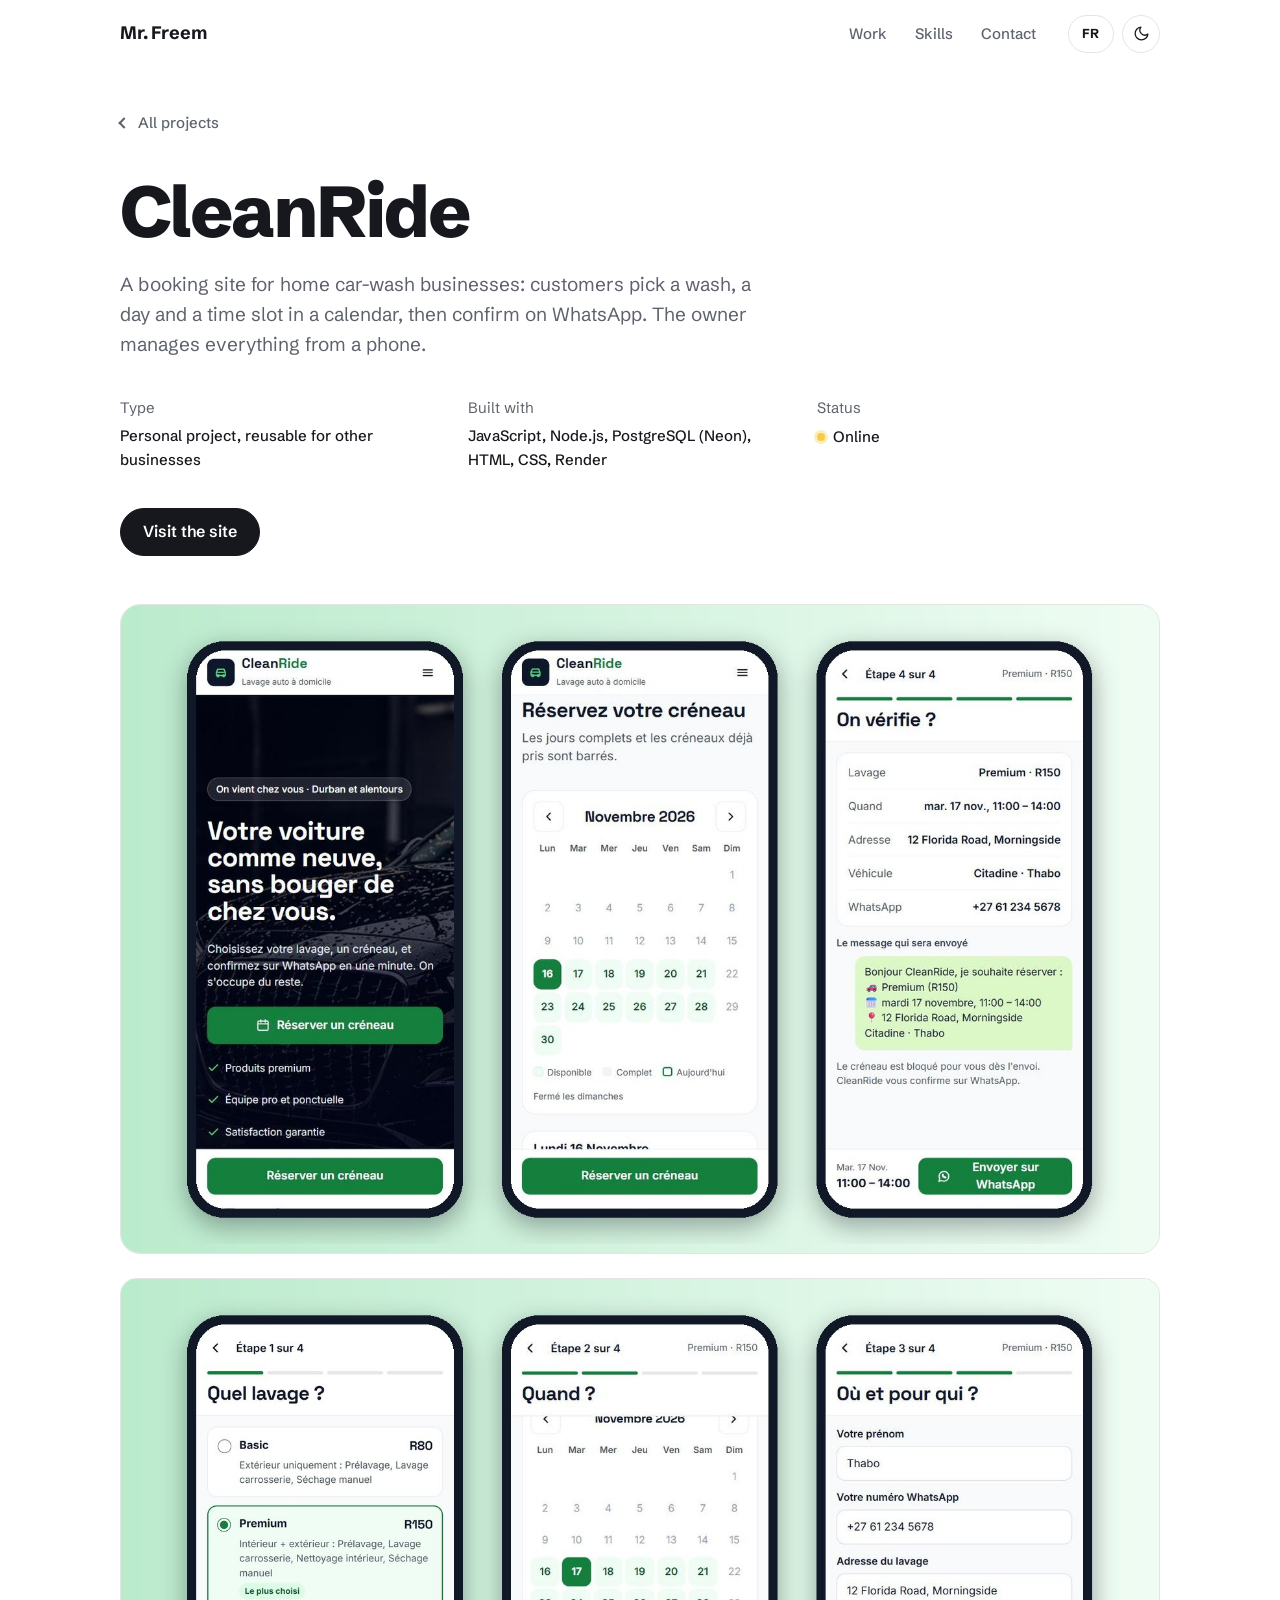
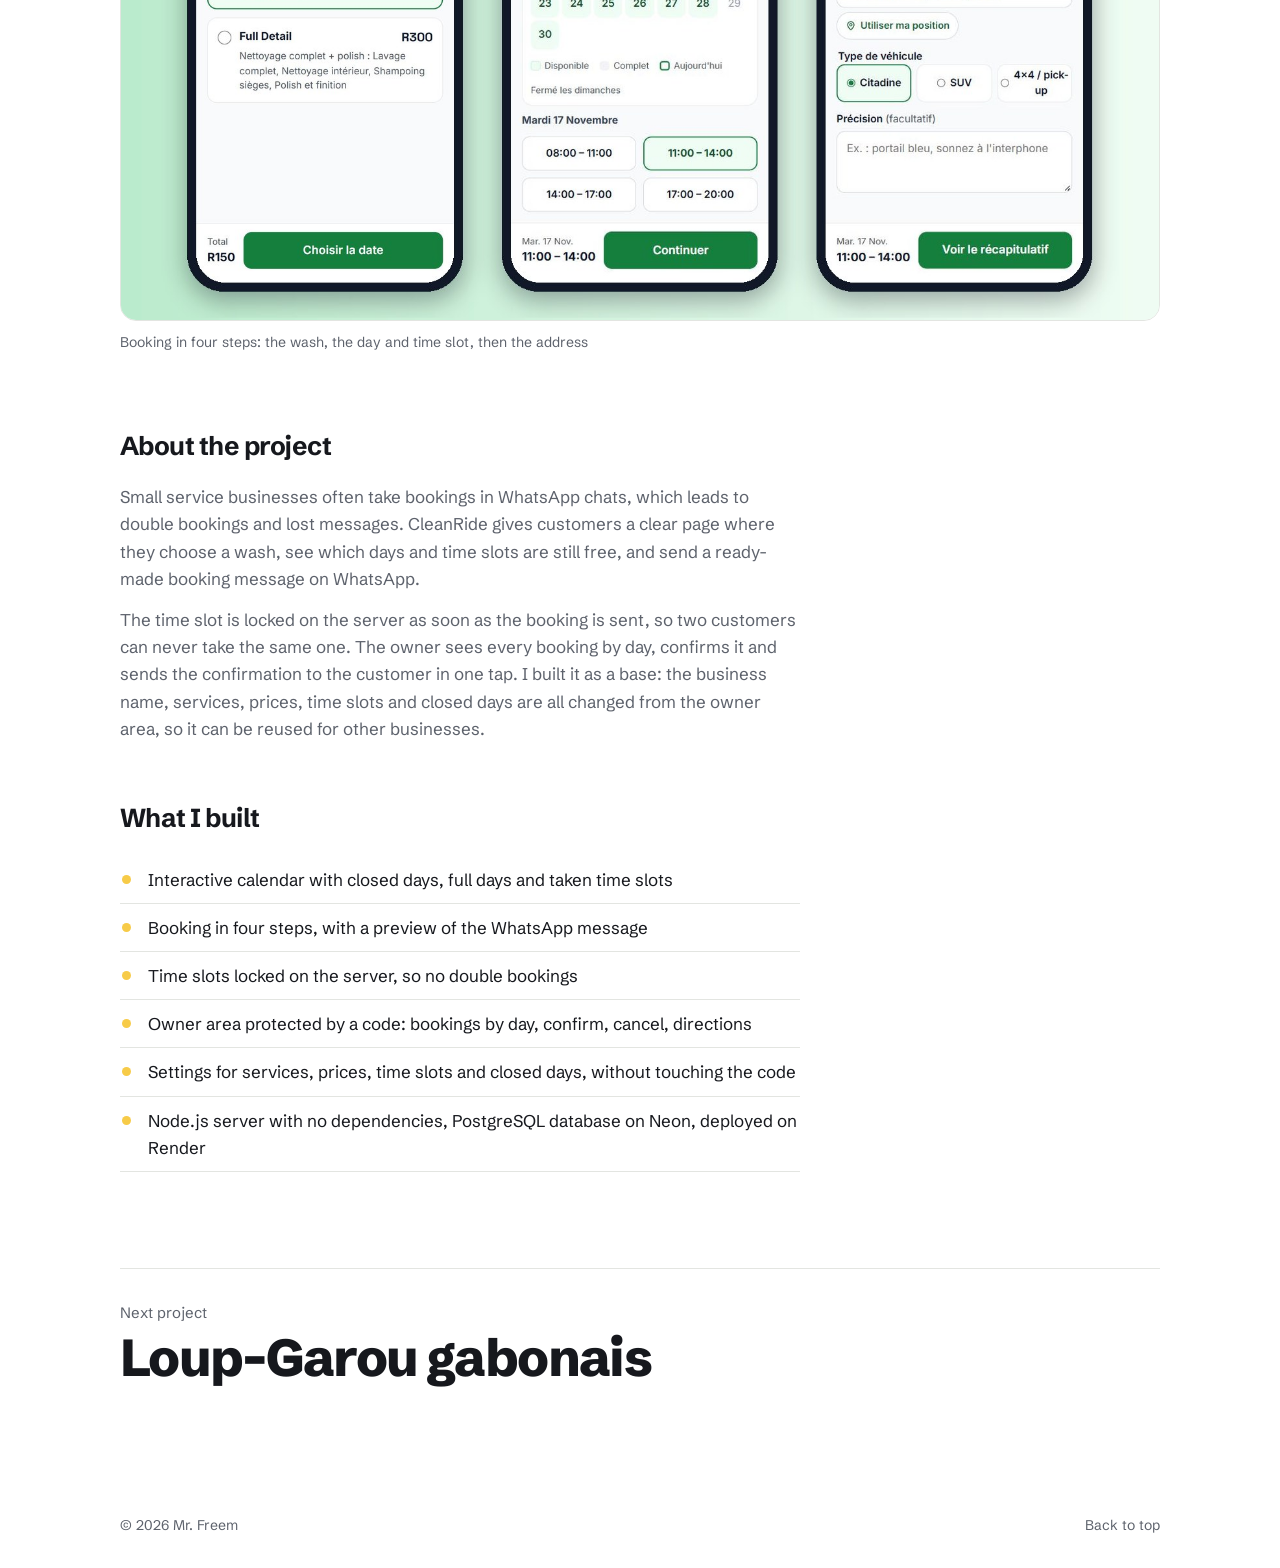
==== commit 10cf6c3c: "Add Loup-Garou gabonais project with live screenshots (EN/FR) Co-Authored-By: Claude Opus 5.5 <norep" ====
--- a/projects/carwash.html
+++ b/projects/carwash.html
@@ -104,9 +104,9 @@
       </section>
   </div>
 
-  <a class="next-project" href="gagdettrend241.html">
+  <a class="next-project" href="loupgarou.html">
     <span>Next project</span>
-    <strong>GadgetTrend 241</strong>
+    <strong>Loup-Garou gabonais</strong>
   </a>
 
 </main>
--- a/css/style.css
+++ b/css/style.css
@@ -929,19 +929,27 @@
   }
 }
 
-/* Small phones: the language and theme buttons no longer fit beside the links,
-   so the links go and the page is read by scrolling */
+/* Small phones: the links move to a second row under the name and the buttons */
 @media (max-width: 480px) {
-  .nav {
-    display: none;
-  }
-
-  .header-tools {
-    margin-left: auto;
+  :root {
+    --header-h: 100px;
+  }
+
+  .header-inner {
+    flex-wrap: wrap;
+    align-content: center;
+    column-gap: 12px;
+    row-gap: 10px;
   }
 
   .brand {
     white-space: nowrap;
+  }
+
+  .nav {
+    order: 3;
+    width: 100%;
+    gap: 22px;
   }
 }
 
